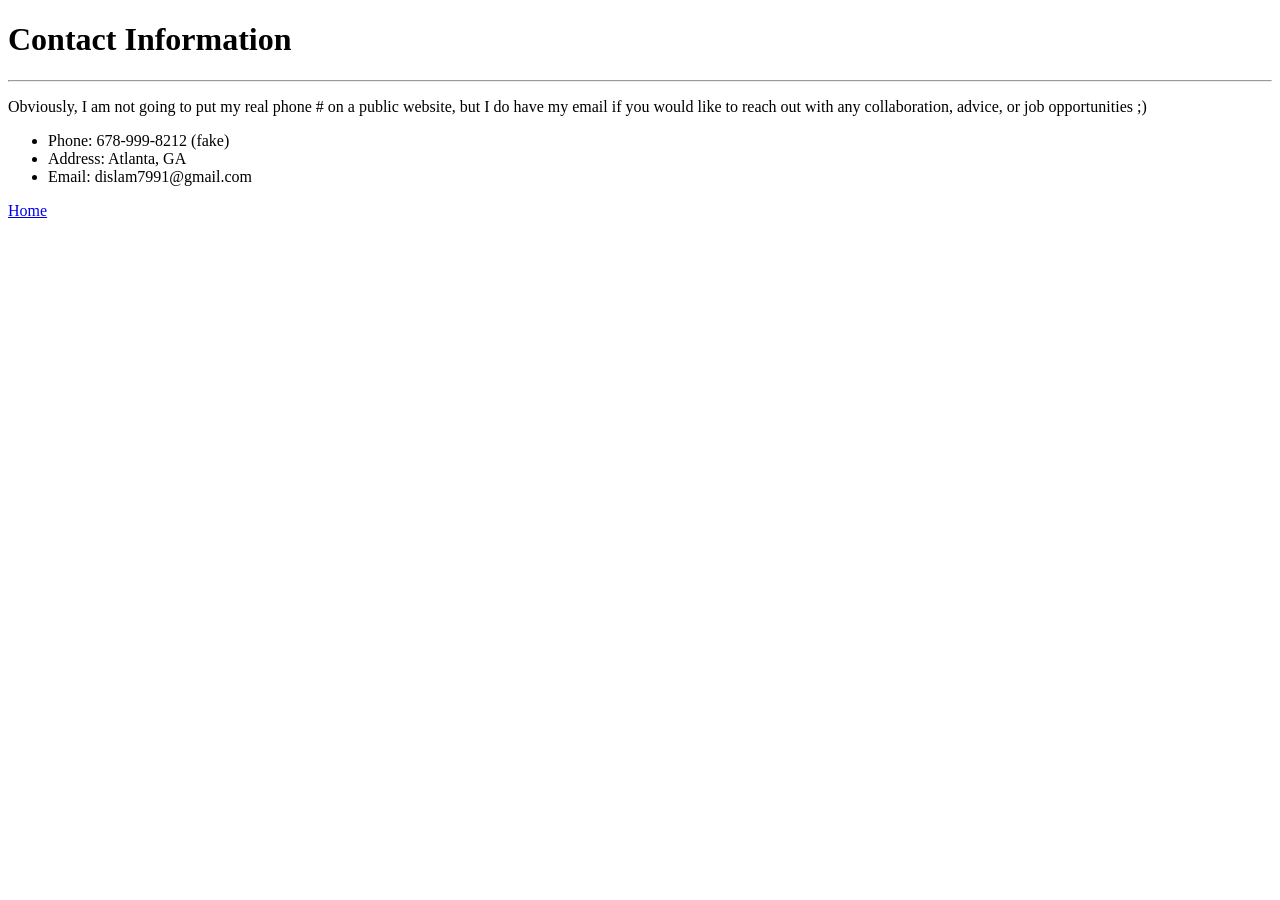
==== contact.html @ 27a66f78 "Add files via upload Uploaded html files for web pages, assets folder for images, and README markdow" ====
<!DOCTYPE html>
<html lang="en">
<head>
    <meta charset="UTF-8">
    <meta name="viewport" content="width=device-width, initial-scale=1.0">
    <title>Contact Me</title>
</head>
<body>
    <h1>Contact Information</h1>
    <hr/>
    <p>Obviously, I am not going to put my real phone # on a public website, but I do have my email if you would like to reach out with any collaboration, advice, or job opportunities ;)</p>
    <ul>
        <li>Phone: 678-999-8212 (fake)</li>
        <li>Address: Atlanta, GA</li>
        <li>Email: dislam7991@gmail.com</li>
    </ul>
    <p></p><a href="./index.html">Home</a></p>
</body>
</html>
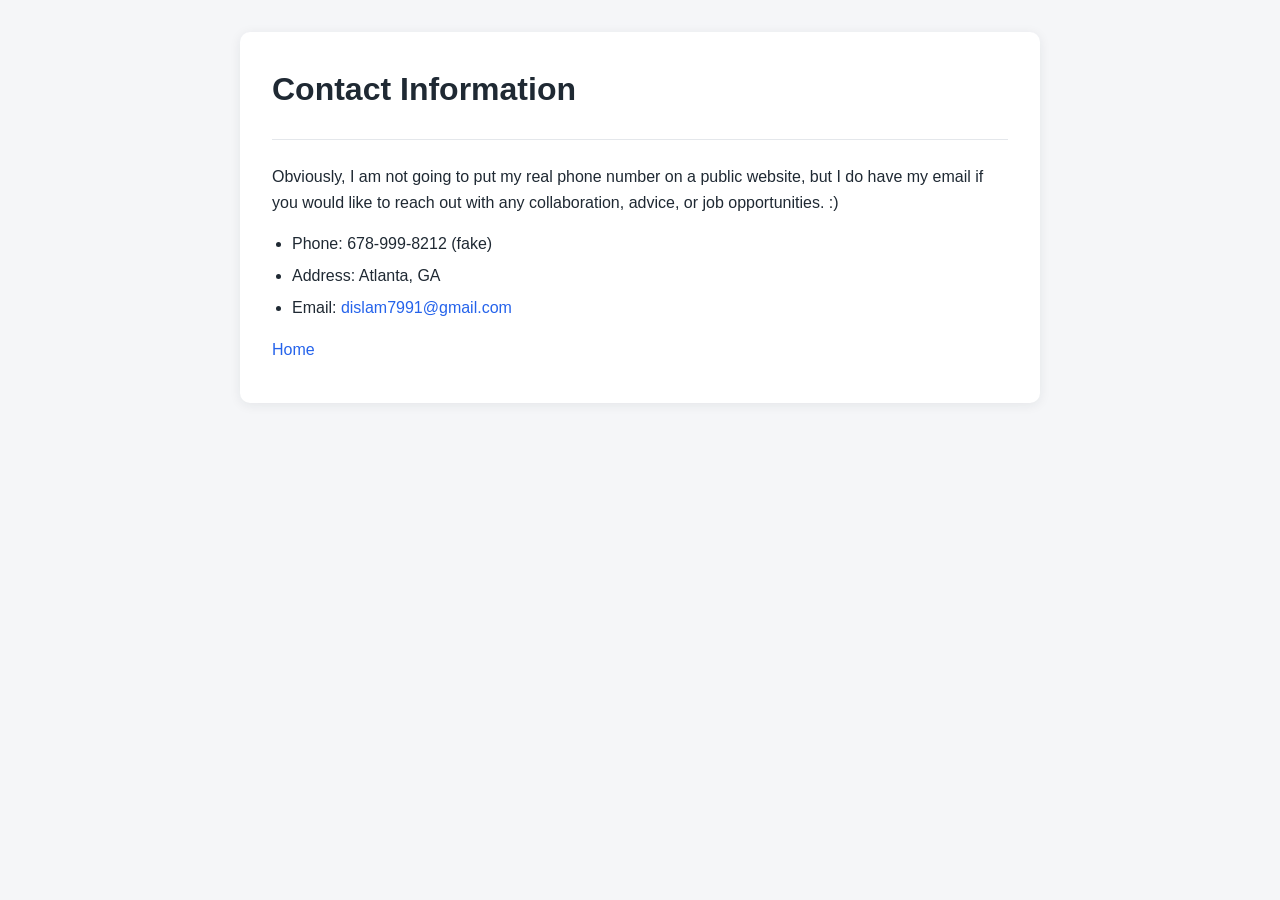
==== commit 7c7b2a31: "Improve resume site: styling, structure, and content fixes - Add shared responsive stylesheet (asset" ====
--- a/contact.html
+++ b/contact.html
@@ -1,19 +1,23 @@
-<!DOCTYPE html>
-<html lang="en">
-<head>
-    <meta charset="UTF-8">
-    <meta name="viewport" content="width=device-width, initial-scale=1.0">
-    <title>Contact Me</title>
-</head>
-<body>
-    <h1>Contact Information</h1>
-    <hr/>
-    <p>Obviously, I am not going to put my real phone # on a public website, but I do have my email if you would like to reach out with any collaboration, advice, or job opportunities ;)</p>
-    <ul>
-        <li>Phone: 678-999-8212 (fake)</li>
-        <li>Address: Atlanta, GA</li>
-        <li>Email: dislam7991@gmail.com</li>
-    </ul>
-    <p></p><a href="./index.html">Home</a></p>
-</body>
-</html>+<!DOCTYPE html>
+<html lang="en">
+<head>
+    <meta charset="UTF-8">
+    <meta name="viewport" content="width=device-width, initial-scale=1.0">
+    <meta name="description" content="Contact information for Daniel Islam.">
+    <title>Contact Me | Daniel Islam</title>
+    <link rel="stylesheet" href="./assets/css/style.css">
+</head>
+<body>
+    <main>
+        <h1>Contact Information</h1>
+        <hr/>
+        <p>Obviously, I am not going to put my real phone number on a public website, but I do have my email if you would like to reach out with any collaboration, advice, or job opportunities. :)</p>
+        <ul>
+            <li>Phone: 678-999-8212 (fake)</li>
+            <li>Address: Atlanta, GA</li>
+            <li>Email: <a href="mailto:dislam7991@gmail.com">dislam7991@gmail.com</a></li>
+        </ul>
+        <p><a href="./index.html">Home</a></p>
+    </main>
+</body>
+</html>
--- a/assets/css/style.css
+++ b/assets/css/style.css
@@ -0,0 +1,129 @@
+/* Shared stylesheet for the online resume */
+
+:root {
+    --color-bg: #f5f6f8;
+    --color-surface: #ffffff;
+    --color-text: #1f2933;
+    --color-muted: #52606d;
+    --color-accent: #2563eb;
+    --color-border: #e4e7eb;
+    --max-width: 800px;
+    --radius: 10px;
+    --shadow: 0 2px 12px rgba(31, 41, 51, 0.08);
+}
+
+* {
+    box-sizing: border-box;
+}
+
+body {
+    margin: 0;
+    padding: 2rem 1rem;
+    background-color: var(--color-bg);
+    color: var(--color-text);
+    font-family: -apple-system, BlinkMacSystemFont, "Segoe UI", Roboto, Helvetica, Arial, sans-serif;
+    line-height: 1.6;
+}
+
+main,
+.page {
+    max-width: var(--max-width);
+    margin: 0 auto;
+    background-color: var(--color-surface);
+    padding: 2rem;
+    border-radius: var(--radius);
+    box-shadow: var(--shadow);
+}
+
+h1 {
+    font-size: 2rem;
+    margin: 0 0 0.5rem;
+    color: var(--color-text);
+}
+
+h2 {
+    font-size: 1.35rem;
+    margin: 1.75rem 0 0.5rem;
+    color: var(--color-text);
+    border-bottom: 2px solid var(--color-border);
+    padding-bottom: 0.25rem;
+}
+
+h3 {
+    font-size: 1.05rem;
+    margin: 0.75rem 0 0.5rem;
+    color: var(--color-muted);
+    font-weight: 600;
+}
+
+p {
+    margin: 0.5rem 0;
+}
+
+ul {
+    padding-left: 1.25rem;
+}
+
+li {
+    margin-bottom: 0.4rem;
+}
+
+a {
+    color: var(--color-accent);
+    text-decoration: none;
+}
+
+a:hover,
+a:focus {
+    text-decoration: underline;
+}
+
+hr {
+    border: none;
+    border-top: 1px solid var(--color-border);
+    margin: 1.5rem 0;
+}
+
+img {
+    max-width: 100%;
+    height: auto;
+    border-radius: var(--radius);
+}
+
+.headshot {
+    display: block;
+    border-radius: 50%;
+    margin-bottom: 1rem;
+    object-fit: cover;
+}
+
+.nav-links {
+    display: flex;
+    gap: 1.5rem;
+    flex-wrap: wrap;
+    font-size: 1rem;
+    font-weight: 600;
+}
+
+footer {
+    margin-top: 2rem;
+    padding-top: 1rem;
+    border-top: 1px solid var(--color-border);
+    color: var(--color-muted);
+    text-align: center;
+}
+
+@media (max-width: 600px) {
+    body {
+        padding: 1rem 0.5rem;
+    }
+
+    main,
+    .page {
+        padding: 1.25rem;
+    }
+
+    h1 {
+        font-size: 1.6rem;
+    }
+}
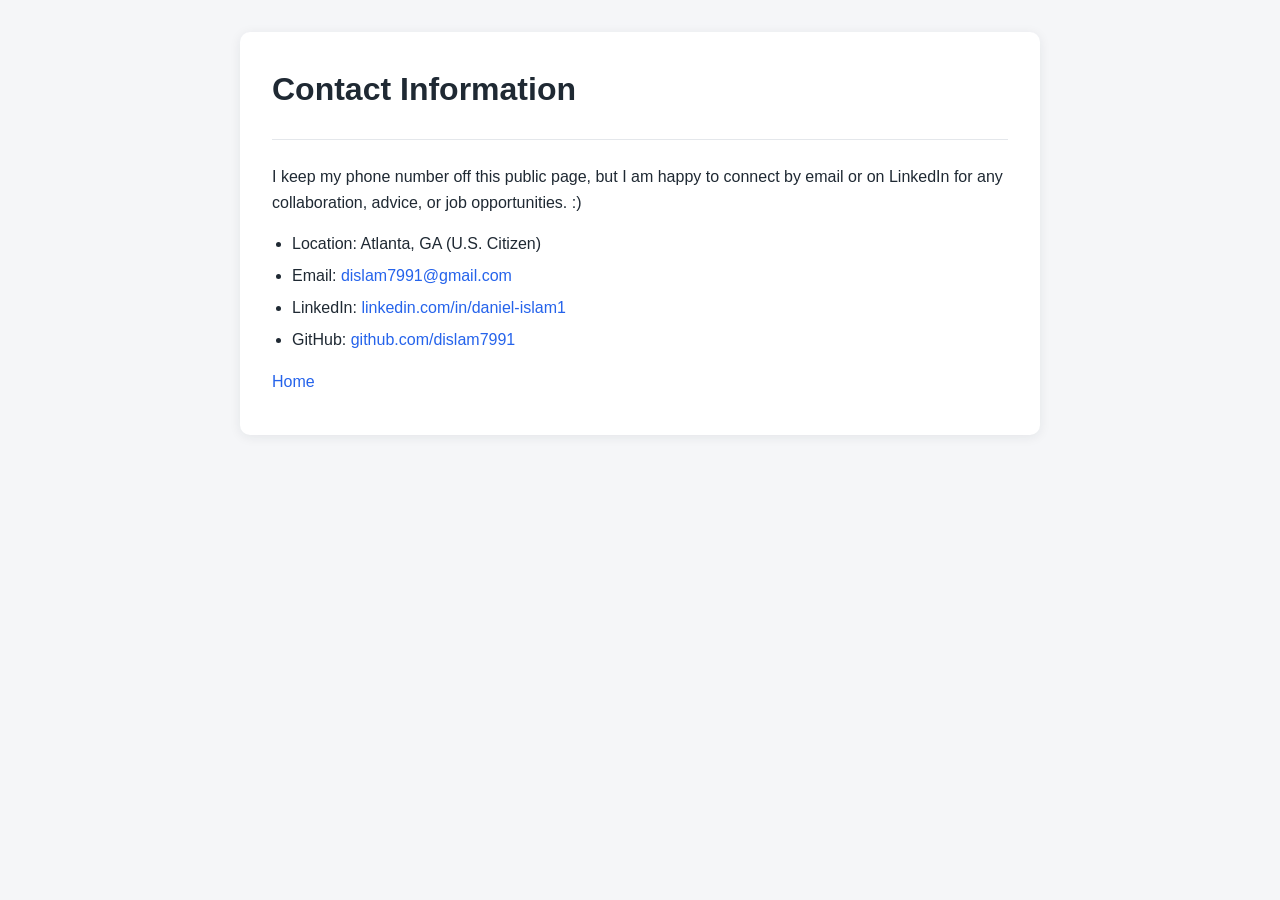
==== commit ab809cb5: "Update resume content from latest resume (OMSCS version) - Rewrite index.html with current summary, " ====
--- a/contact.html
+++ b/contact.html
@@ -11,11 +11,13 @@
     <main>
         <h1>Contact Information</h1>
         <hr/>
-        <p>Obviously, I am not going to put my real phone number on a public website, but I do have my email if you would like to reach out with any collaboration, advice, or job opportunities. :)</p>
+        <p>I keep my phone number off this public page, but I am happy to connect by email or on
+            LinkedIn for any collaboration, advice, or job opportunities. :)</p>
         <ul>
-            <li>Phone: 678-999-8212 (fake)</li>
-            <li>Address: Atlanta, GA</li>
+            <li>Location: Atlanta, GA (U.S. Citizen)</li>
             <li>Email: <a href="mailto:dislam7991@gmail.com">dislam7991@gmail.com</a></li>
+            <li>LinkedIn: <a href="https://www.linkedin.com/in/daniel-islam1" target="_blank" rel="noopener">linkedin.com/in/daniel-islam1</a></li>
+            <li>GitHub: <a href="https://github.com/dislam7991" target="_blank" rel="noopener">github.com/dislam7991</a></li>
         </ul>
         <p><a href="./index.html">Home</a></p>
     </main>
--- a/assets/css/style.css
+++ b/assets/css/style.css
@@ -97,6 +97,12 @@
     object-fit: cover;
 }
 
+.tagline {
+    color: var(--color-muted);
+    font-size: 1rem;
+    margin: 0 0 0.75rem;
+}
+
 .nav-links {
     display: flex;
     gap: 1.5rem;
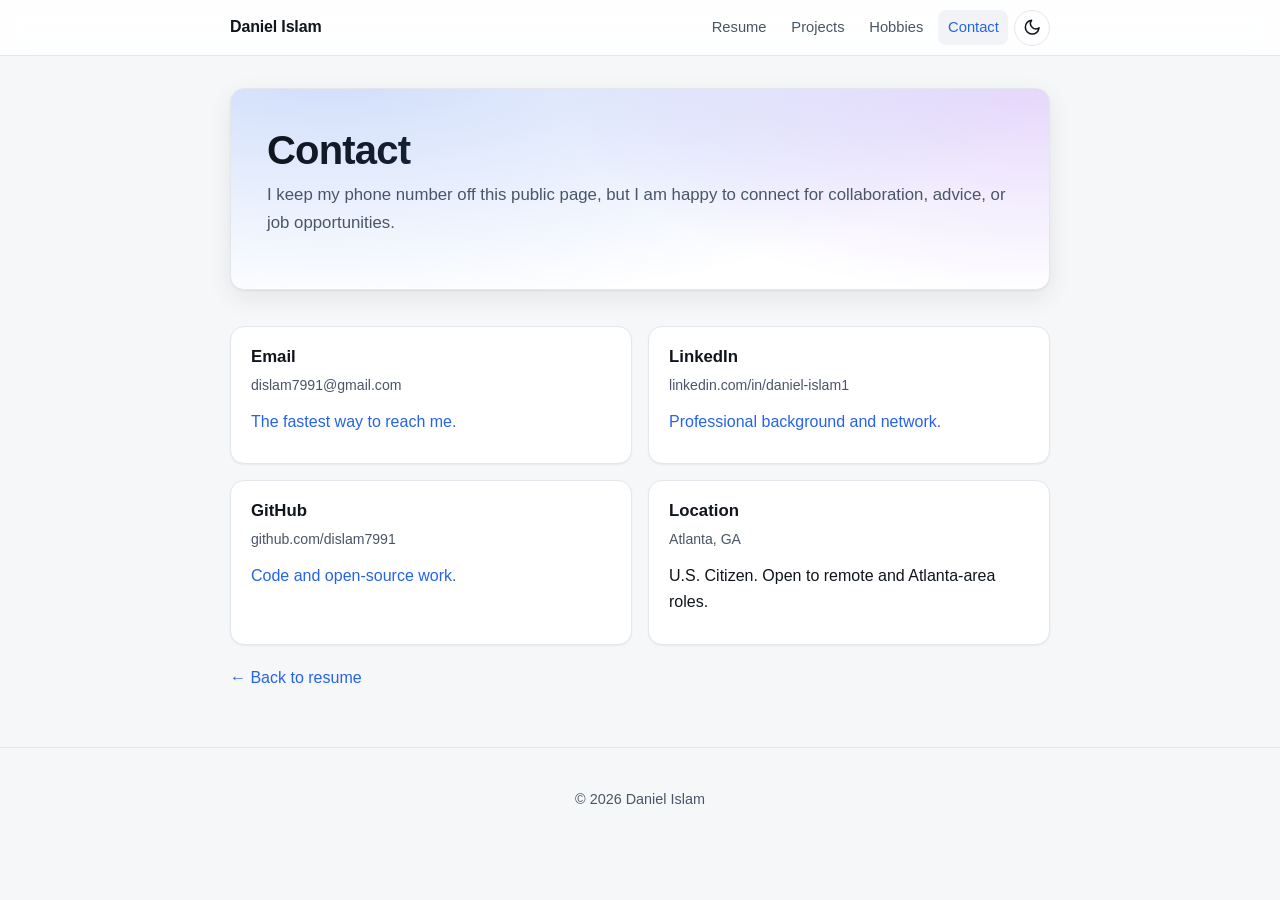
==== commit 072e151c: "Redesign site: modern design system, dark mode, projects page, SEO, a11y - Rework assets/css/style.c" ====
--- a/contact.html
+++ b/contact.html
@@ -3,23 +3,85 @@
 <head>
     <meta charset="UTF-8">
     <meta name="viewport" content="width=device-width, initial-scale=1.0">
-    <meta name="description" content="Contact information for Daniel Islam.">
-    <title>Contact Me | Daniel Islam</title>
+    <title>Contact | Daniel Islam</title>
+    <meta name="description" content="Get in touch with Daniel Islam by email, LinkedIn, or GitHub.">
+    <link rel="canonical" href="https://dislam7991.github.io/online-resume/contact.html">
+    <link rel="icon" href="./assets/favicon.svg" type="image/svg+xml">
+    <meta name="theme-color" content="#2563eb">
+    <meta property="og:type" content="website">
+    <meta property="og:title" content="Contact | Daniel Islam">
+    <meta property="og:description" content="Get in touch with Daniel Islam by email, LinkedIn, or GitHub.">
+    <meta property="og:url" content="https://dislam7991.github.io/online-resume/contact.html">
+    <meta name="twitter:card" content="summary">
     <link rel="stylesheet" href="./assets/css/style.css">
+    <script>
+        (function () {
+            try {
+                var t = localStorage.getItem("theme");
+                if (t === "dark" || t === "light") { document.documentElement.setAttribute("data-theme", t); }
+            } catch (e) { /* ignore */ }
+        })();
+    </script>
 </head>
 <body>
-    <main>
-        <h1>Contact Information</h1>
-        <hr/>
-        <p>I keep my phone number off this public page, but I am happy to connect by email or on
-            LinkedIn for any collaboration, advice, or job opportunities. :)</p>
-        <ul>
-            <li>Location: Atlanta, GA (U.S. Citizen)</li>
-            <li>Email: <a href="mailto:dislam7991@gmail.com">dislam7991@gmail.com</a></li>
-            <li>LinkedIn: <a href="https://www.linkedin.com/in/daniel-islam1" target="_blank" rel="noopener">linkedin.com/in/daniel-islam1</a></li>
-            <li>GitHub: <a href="https://github.com/dislam7991" target="_blank" rel="noopener">github.com/dislam7991</a></li>
-        </ul>
-        <p><a href="./index.html">Home</a></p>
+    <a class="skip-link" href="#main">Skip to content</a>
+
+    <header class="topbar">
+        <div class="topbar__inner">
+            <a class="topbar__brand" href="./index.html">Daniel Islam</a>
+            <nav class="topnav" aria-label="Primary">
+                <a href="./index.html">Resume</a>
+                <a href="./projects.html">Projects</a>
+                <a href="./hobbies.html">Hobbies</a>
+                <a href="./contact.html" class="is-active">Contact</a>
+                <button type="button" class="theme-toggle" aria-label="Toggle color theme" aria-pressed="false">
+                    <svg class="icon-moon" viewBox="0 0 24 24" fill="none" stroke="currentColor" stroke-width="2" stroke-linecap="round" stroke-linejoin="round" aria-hidden="true"><path d="M21 12.79A9 9 0 1 1 11.21 3 7 7 0 0 0 21 12.79z"/></svg>
+                    <svg class="icon-sun" viewBox="0 0 24 24" fill="none" stroke="currentColor" stroke-width="2" stroke-linecap="round" stroke-linejoin="round" aria-hidden="true"><circle cx="12" cy="12" r="5"/><line x1="12" y1="1" x2="12" y2="3"/><line x1="12" y1="21" x2="12" y2="23"/><line x1="4.22" y1="4.22" x2="5.64" y2="5.64"/><line x1="18.36" y1="18.36" x2="19.78" y2="19.78"/><line x1="1" y1="12" x2="3" y2="12"/><line x1="21" y1="12" x2="23" y2="12"/><line x1="4.22" y1="19.78" x2="5.64" y2="18.36"/><line x1="18.36" y1="5.64" x2="19.78" y2="4.22"/></svg>
+                </button>
+            </nav>
+        </div>
+    </header>
+
+    <main id="main" class="container">
+        <section class="hero reveal" aria-labelledby="page-title">
+            <div class="hero__body">
+                <h1 id="page-title" class="hero__name">Contact</h1>
+                <p class="hero__tagline">I keep my phone number off this public page, but I am happy to connect for
+                    collaboration, advice, or job opportunities.</p>
+            </div>
+        </section>
+
+        <section class="section reveal" aria-label="Contact details">
+            <div class="grid">
+                <a class="subcard" href="mailto:dislam7991@gmail.com">
+                    <h3>Email</h3>
+                    <p class="subcard__meta">dislam7991@gmail.com</p>
+                    <p>The fastest way to reach me.</p>
+                </a>
+                <a class="subcard" href="https://www.linkedin.com/in/daniel-islam1" target="_blank" rel="noopener">
+                    <h3>LinkedIn</h3>
+                    <p class="subcard__meta">linkedin.com/in/daniel-islam1</p>
+                    <p>Professional background and network.</p>
+                </a>
+                <a class="subcard" href="https://github.com/dislam7991" target="_blank" rel="noopener">
+                    <h3>GitHub</h3>
+                    <p class="subcard__meta">github.com/dislam7991</p>
+                    <p>Code and open-source work.</p>
+                </a>
+                <div class="subcard">
+                    <h3>Location</h3>
+                    <p class="subcard__meta">Atlanta, GA</p>
+                    <p>U.S. Citizen. Open to remote and Atlanta-area roles.</p>
+                </div>
+            </div>
+            <p style="margin-top:1.25rem"><a href="./index.html">&larr; Back to resume</a></p>
+        </section>
     </main>
+
+    <footer class="site-footer">
+        <p>&copy; <span id="year">2026</span> Daniel Islam</p>
+    </footer>
+
+    <script src="./assets/js/main.js" defer></script>
 </body>
 </html>
--- a/assets/css/style.css
+++ b/assets/css/style.css
@@ -1,135 +1,452 @@
-/* Shared stylesheet for the online resume */
-
+/* ==========================================================================
+   Daniel Islam — online resume
+   Shared design system: tokens, light/dark themes, layout, components, print.
+   ========================================================================== */
+
+/* ---- Design tokens ------------------------------------------------------- */
 :root {
-    --color-bg: #f5f6f8;
-    --color-surface: #ffffff;
-    --color-text: #1f2933;
-    --color-muted: #52606d;
-    --color-accent: #2563eb;
-    --color-border: #e4e7eb;
-    --max-width: 800px;
-    --radius: 10px;
-    --shadow: 0 2px 12px rgba(31, 41, 51, 0.08);
-}
-
-* {
+    /* Light theme (default) */
+    --bg: #f6f7f9;
+    --bg-elev: #ffffff;
+    --surface: #ffffff;
+    --surface-2: #f1f3f6;
+    --text: #10151c;
+    --text-muted: #4a5568;
+    --border: #e3e7ec;
+    --accent: #2563eb;
+    --accent-2: #7c3aed;
+    --accent-contrast: #ffffff;
+    --ring: #2563eb;
+    --shadow: 0 1px 2px rgba(16, 21, 28, 0.06), 0 8px 24px rgba(16, 21, 28, 0.08);
+    --shadow-sm: 0 1px 2px rgba(16, 21, 28, 0.06);
+
+    --max-width: 860px;
+    --radius: 14px;
+    --radius-sm: 8px;
+    --gap: 1rem;
+    --font-sans: -apple-system, BlinkMacSystemFont, "Segoe UI", Roboto, Helvetica, Arial, "Apple Color Emoji", "Segoe UI Emoji", sans-serif;
+    --font-mono: ui-monospace, SFMono-Regular, "SF Mono", Menlo, Consolas, "Liberation Mono", monospace;
+    --transition: 200ms cubic-bezier(0.4, 0, 0.2, 1);
+}
+
+/* Dark theme: applied by system preference, unless overridden to light. */
+@media (prefers-color-scheme: dark) {
+    :root:not([data-theme="light"]) {
+        --bg: #0b0f14;
+        --bg-elev: #111820;
+        --surface: #121a23;
+        --surface-2: #1a2531;
+        --text: #e6edf3;
+        --text-muted: #9fb0c0;
+        --border: #23303d;
+        --accent: #60a5fa;
+        --accent-2: #a78bfa;
+        --accent-contrast: #0b0f14;
+        --ring: #60a5fa;
+        --shadow: 0 1px 2px rgba(0, 0, 0, 0.4), 0 12px 32px rgba(0, 0, 0, 0.5);
+        --shadow-sm: 0 1px 2px rgba(0, 0, 0, 0.4);
+    }
+}
+
+/* Dark theme: applied explicitly by the toggle. */
+:root[data-theme="dark"] {
+    --bg: #0b0f14;
+    --bg-elev: #111820;
+    --surface: #121a23;
+    --surface-2: #1a2531;
+    --text: #e6edf3;
+    --text-muted: #9fb0c0;
+    --border: #23303d;
+    --accent: #60a5fa;
+    --accent-2: #a78bfa;
+    --accent-contrast: #0b0f14;
+    --ring: #60a5fa;
+    --shadow: 0 1px 2px rgba(0, 0, 0, 0.4), 0 12px 32px rgba(0, 0, 0, 0.5);
+    --shadow-sm: 0 1px 2px rgba(0, 0, 0, 0.4);
+}
+
+/* ---- Base ---------------------------------------------------------------- */
+*,
+*::before,
+*::after {
     box-sizing: border-box;
+}
+
+html {
+    scroll-behavior: smooth;
+    scroll-padding-top: 5rem;
 }
 
 body {
     margin: 0;
-    padding: 2rem 1rem;
-    background-color: var(--color-bg);
-    color: var(--color-text);
-    font-family: -apple-system, BlinkMacSystemFont, "Segoe UI", Roboto, Helvetica, Arial, sans-serif;
-    line-height: 1.6;
-}
-
-main,
-.page {
+    background-color: var(--bg);
+    color: var(--text);
+    font-family: var(--font-sans);
+    line-height: 1.65;
+    -webkit-font-smoothing: antialiased;
+    text-rendering: optimizeLegibility;
+    transition: background-color var(--transition), color var(--transition);
+}
+
+h1, h2, h3 {
+    line-height: 1.25;
+    color: var(--text);
+}
+
+h1 { font-size: clamp(1.8rem, 4vw, 2.5rem); margin: 0; letter-spacing: -0.02em; }
+h2 { font-size: clamp(1.3rem, 2.5vw, 1.6rem); margin: 0 0 0.75rem; letter-spacing: -0.01em; }
+h3 { font-size: 1.05rem; margin: 0 0 0.35rem; }
+
+p { margin: 0.5rem 0; }
+a { color: var(--accent); text-decoration: none; transition: color var(--transition); }
+a:hover { text-decoration: underline; }
+
+ul { padding-left: 1.15rem; margin: 0.5rem 0; }
+li { margin-bottom: 0.4rem; }
+
+img { max-width: 100%; height: auto; }
+
+hr {
+    border: none;
+    border-top: 1px solid var(--border);
+    margin: 2rem 0;
+}
+
+/* ---- Accessibility helpers ---------------------------------------------- */
+.skip-link {
+    position: absolute;
+    left: -999px;
+    top: 0;
+    z-index: 100;
+    background: var(--accent);
+    color: var(--accent-contrast);
+    padding: 0.6rem 1rem;
+    border-radius: 0 0 var(--radius-sm) 0;
+}
+.skip-link:focus {
+    left: 0;
+    text-decoration: none;
+}
+
+:focus-visible {
+    outline: 3px solid var(--ring);
+    outline-offset: 2px;
+    border-radius: 4px;
+}
+
+.visually-hidden {
+    position: absolute;
+    width: 1px; height: 1px;
+    padding: 0; margin: -1px;
+    overflow: hidden;
+    clip: rect(0, 0, 0, 0);
+    white-space: nowrap; border: 0;
+}
+
+/* ---- Sticky top bar ------------------------------------------------------ */
+.topbar {
+    position: sticky;
+    top: 0;
+    z-index: 50;
+    background: color-mix(in srgb, var(--bg-elev) 88%, transparent);
+    backdrop-filter: saturate(160%) blur(12px);
+    -webkit-backdrop-filter: saturate(160%) blur(12px);
+    border-bottom: 1px solid var(--border);
+}
+.topbar__inner {
     max-width: var(--max-width);
     margin: 0 auto;
-    background-color: var(--color-surface);
-    padding: 2rem;
+    padding: 0.6rem 1.25rem;
+    display: flex;
+    align-items: center;
+    justify-content: space-between;
+    gap: 1rem;
+}
+.topbar__brand {
+    font-weight: 700;
+    letter-spacing: -0.01em;
+    color: var(--text);
+}
+.topbar__brand:hover { text-decoration: none; }
+.topnav {
+    display: flex;
+    gap: 0.35rem;
+    align-items: center;
+    flex-wrap: wrap;
+}
+.topnav a {
+    color: var(--text-muted);
+    padding: 0.35rem 0.6rem;
+    border-radius: var(--radius-sm);
+    font-size: 0.92rem;
+    font-weight: 500;
+}
+.topnav a:hover { color: var(--text); background: var(--surface-2); text-decoration: none; }
+.topnav a.is-active { color: var(--accent); background: var(--surface-2); }
+
+/* Theme toggle button */
+.theme-toggle {
+    display: inline-grid;
+    place-items: center;
+    width: 2.25rem; height: 2.25rem;
+    border-radius: 50%;
+    border: 1px solid var(--border);
+    background: var(--surface);
+    color: var(--text);
+    cursor: pointer;
+    transition: background var(--transition), border-color var(--transition), transform var(--transition);
+}
+.theme-toggle:hover { background: var(--surface-2); transform: translateY(-1px); }
+.theme-toggle svg { width: 1.15rem; height: 1.15rem; }
+.theme-toggle .icon-sun { display: none; }
+.theme-toggle .icon-moon { display: block; }
+:root[data-theme="dark"] .theme-toggle .icon-sun { display: block; }
+:root[data-theme="dark"] .theme-toggle .icon-moon { display: none; }
+@media (prefers-color-scheme: dark) {
+    :root:not([data-theme="light"]) .theme-toggle .icon-sun { display: block; }
+    :root:not([data-theme="light"]) .theme-toggle .icon-moon { display: none; }
+}
+
+/* ---- Layout -------------------------------------------------------------- */
+.container {
+    max-width: var(--max-width);
+    margin: 0 auto;
+    padding: 2rem 1.25rem 3rem;
+}
+
+.card {
+    background: var(--surface);
+    border: 1px solid var(--border);
     border-radius: var(--radius);
     box-shadow: var(--shadow);
-}
-
-h1 {
-    font-size: 2rem;
-    margin: 0 0 0.5rem;
-    color: var(--color-text);
-}
-
-h2 {
-    font-size: 1.35rem;
-    margin: 1.75rem 0 0.5rem;
-    color: var(--color-text);
-    border-bottom: 2px solid var(--color-border);
-    padding-bottom: 0.25rem;
-}
-
-h3 {
+    padding: 1.75rem;
+}
+
+section { scroll-margin-top: 5rem; }
+
+.section {
+    margin-top: 2.25rem;
+}
+.section__title {
+    display: flex;
+    align-items: center;
+    gap: 0.6rem;
+    margin-bottom: 1rem;
+}
+.section__title::after {
+    content: "";
+    flex: 1;
+    height: 1px;
+    background: var(--border);
+}
+
+/* ---- Hero ---------------------------------------------------------------- */
+.hero {
+    position: relative;
+    overflow: hidden;
+    border-radius: var(--radius);
+    border: 1px solid var(--border);
+    background:
+        radial-gradient(1200px 400px at 12% -10%, color-mix(in srgb, var(--accent) 22%, transparent), transparent 60%),
+        radial-gradient(900px 380px at 100% 0%, color-mix(in srgb, var(--accent-2) 20%, transparent), transparent 55%),
+        var(--surface);
+    box-shadow: var(--shadow);
+    padding: 2.25rem;
+    display: flex;
+    gap: 1.75rem;
+    align-items: center;
+    flex-wrap: wrap;
+}
+.hero__avatar {
+    width: 132px;
+    height: 132px;
+    border-radius: 50%;
+    object-fit: cover;
+    border: 3px solid var(--bg-elev);
+    box-shadow: var(--shadow);
+    flex-shrink: 0;
+}
+.hero__body { flex: 1; min-width: 260px; }
+.hero__name {
+    background: linear-gradient(120deg, var(--text), color-mix(in srgb, var(--accent) 65%, var(--text)));
+    -webkit-background-clip: text;
+    background-clip: text;
+    color: transparent;
+}
+.hero__tagline {
+    color: var(--text-muted);
     font-size: 1.05rem;
-    margin: 0.75rem 0 0.5rem;
-    color: var(--color-muted);
+    margin: 0.4rem 0 1rem;
+}
+
+/* Contact / profile links */
+.links {
+    display: flex;
+    flex-wrap: wrap;
+    gap: 0.6rem;
+}
+.link-pill {
+    display: inline-flex;
+    align-items: center;
+    gap: 0.4rem;
+    padding: 0.45rem 0.85rem;
+    border-radius: 999px;
+    border: 1px solid var(--border);
+    background: var(--bg-elev);
+    color: var(--text);
+    font-size: 0.9rem;
+    font-weight: 500;
+    transition: transform var(--transition), border-color var(--transition), background var(--transition);
+}
+.link-pill:hover {
+    text-decoration: none;
+    transform: translateY(-2px);
+    border-color: var(--accent);
+    background: var(--surface-2);
+}
+
+/* ---- Timeline (experience) ---------------------------------------------- */
+.timeline {
+    position: relative;
+    margin: 0;
+    padding: 0;
+    list-style: none;
+}
+.timeline__item {
+    position: relative;
+    padding: 0 0 1.5rem 1.75rem;
+    border-left: 2px solid var(--border);
+}
+.timeline__item:last-child { padding-bottom: 0; }
+.timeline__item::before {
+    content: "";
+    position: absolute;
+    left: -7px;
+    top: 0.35rem;
+    width: 12px; height: 12px;
+    border-radius: 50%;
+    background: var(--accent);
+    box-shadow: 0 0 0 4px color-mix(in srgb, var(--accent) 20%, transparent);
+}
+.timeline__role { margin: 0; font-size: 1.1rem; }
+.timeline__meta {
+    color: var(--text-muted);
+    font-size: 0.92rem;
+    margin: 0.15rem 0 0.5rem;
+}
+
+/* ---- Cards grid (projects, education) ----------------------------------- */
+.grid {
+    display: grid;
+    gap: 1rem;
+    grid-template-columns: repeat(auto-fit, minmax(280px, 1fr));
+}
+.subcard {
+    background: var(--surface);
+    border: 1px solid var(--border);
+    border-radius: var(--radius);
+    padding: 1.25rem;
+    box-shadow: var(--shadow-sm);
+    transition: transform var(--transition), box-shadow var(--transition), border-color var(--transition);
+}
+.subcard:hover {
+    transform: translateY(-3px);
+    box-shadow: var(--shadow);
+    border-color: color-mix(in srgb, var(--accent) 45%, var(--border));
+}
+.subcard__meta { color: var(--text-muted); font-size: 0.88rem; margin: 0.1rem 0 0.75rem; }
+
+/* ---- Skill chips --------------------------------------------------------- */
+.skill-group { margin-bottom: 1.1rem; }
+.skill-group__label {
+    display: block;
     font-weight: 600;
-}
-
-p {
-    margin: 0.5rem 0;
-}
-
-ul {
-    padding-left: 1.25rem;
-}
-
-li {
-    margin-bottom: 0.4rem;
-}
-
-a {
-    color: var(--color-accent);
-    text-decoration: none;
-}
-
-a:hover,
-a:focus {
-    text-decoration: underline;
-}
-
-hr {
-    border: none;
-    border-top: 1px solid var(--color-border);
-    margin: 1.5rem 0;
-}
-
-img {
-    max-width: 100%;
-    height: auto;
+    margin-bottom: 0.5rem;
+    color: var(--text);
+}
+.chips {
+    display: flex;
+    flex-wrap: wrap;
+    gap: 0.45rem;
+    padding: 0;
+    margin: 0;
+    list-style: none;
+}
+.chip {
+    font-family: var(--font-mono);
+    font-size: 0.8rem;
+    padding: 0.3rem 0.6rem;
+    border-radius: 999px;
+    background: var(--surface-2);
+    border: 1px solid var(--border);
+    color: var(--text-muted);
+    white-space: nowrap;
+}
+
+/* Tag row for project tech */
+.tags { color: var(--text-muted); font-family: var(--font-mono); font-size: 0.82rem; }
+
+/* ---- Footer -------------------------------------------------------------- */
+.site-footer {
+    border-top: 1px solid var(--border);
+    color: var(--text-muted);
+    text-align: center;
+    padding: 2rem 1.25rem;
+    font-size: 0.9rem;
+}
+
+/* Content images (hobbies) */
+.figure {
     border-radius: var(--radius);
-}
-
-.headshot {
-    display: block;
-    border-radius: 50%;
-    margin-bottom: 1rem;
-    object-fit: cover;
-}
-
-.tagline {
-    color: var(--color-muted);
-    font-size: 1rem;
-    margin: 0 0 0.75rem;
-}
-
-.nav-links {
-    display: flex;
-    gap: 1.5rem;
-    flex-wrap: wrap;
-    font-size: 1rem;
-    font-weight: 600;
-}
-
-footer {
-    margin-top: 2rem;
-    padding-top: 1rem;
-    border-top: 1px solid var(--color-border);
-    color: var(--color-muted);
-    text-align: center;
-}
-
+    box-shadow: var(--shadow-sm);
+    margin: 0.75rem 0 1.5rem;
+}
+
+/* ---- Scroll reveal ------------------------------------------------------- */
+.reveal {
+    opacity: 0;
+    transform: translateY(16px);
+    transition: opacity 600ms ease, transform 600ms ease;
+    will-change: opacity, transform;
+}
+.reveal.is-visible {
+    opacity: 1;
+    transform: none;
+}
+
+/* ---- Responsive ---------------------------------------------------------- */
 @media (max-width: 600px) {
-    body {
-        padding: 1rem 0.5rem;
+    .container { padding: 1.25rem 1rem 2.5rem; }
+    .hero { padding: 1.5rem; }
+    .card { padding: 1.25rem; }
+    .topnav .topnav__section { display: none; } /* hide in-page anchors on small screens */
+}
+
+/* ---- Reduced motion ------------------------------------------------------ */
+@media (prefers-reduced-motion: reduce) {
+    * {
+        animation-duration: 0.001ms !important;
+        animation-iteration-count: 1 !important;
+        transition-duration: 0.001ms !important;
+        scroll-behavior: auto !important;
     }
-
-    main,
-    .page {
-        padding: 1.25rem;
-    }
-
-    h1 {
-        font-size: 1.6rem;
-    }
-}
+    .reveal { opacity: 1; transform: none; }
+}
+
+/* ---- Print (clean one-page résumé) -------------------------------------- */
+@media print {
+    :root { --text: #000; --text-muted: #333; --border: #bbb; }
+    body { background: #fff; color: #000; }
+    .topbar, .theme-toggle, .site-footer nav, .skip-link, .links .link-pill svg { display: none !important; }
+    .container { max-width: none; padding: 0; }
+    .hero, .card, .subcard { box-shadow: none; border: none; background: #fff; padding: 0; }
+    .hero { display: block; }
+    .hero__avatar { display: none; }
+    a { color: #000; text-decoration: underline; }
+    .reveal { opacity: 1 !important; transform: none !important; }
+    .section { margin-top: 1rem; page-break-inside: avoid; }
+    .timeline__item { page-break-inside: avoid; }
+    h1 { font-size: 20pt; }
+    h2 { font-size: 13pt; }
+    body { font-size: 10.5pt; line-height: 1.4; }
+}
